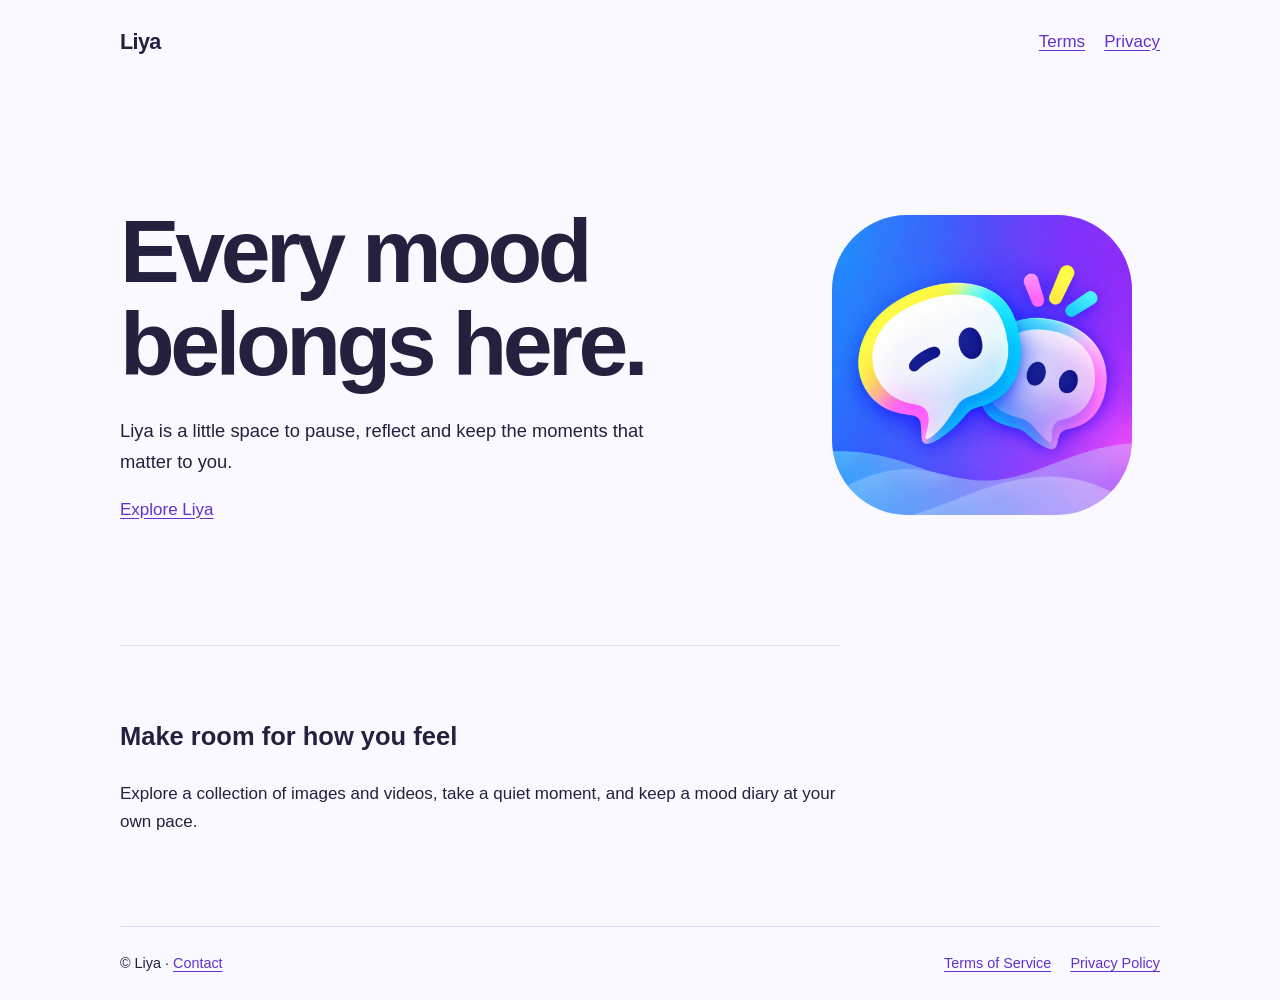
==== website/index.html @ f64de90e "new" ====
<!doctype html><html lang="en"><head><meta charset="utf-8"><meta name="viewport" content="width=device-width,initial-scale=1"><meta name="description" content="Liya is a space to explore and record your feelings."><title>Liya | A little space for your feelings</title><link rel="stylesheet" href="style.css"></head>
<body><header class="wrap"><a class="brand" href="./">Liya</a><nav aria-label="Site navigation"><a href="terms/">Terms</a><a href="privacy/">Privacy</a></nav></header><main class="wrap"><section class="hero"><div><h1>Every mood belongs here.</h1><p>Liya is a little space to pause, reflect and keep the moments that matter to you.</p><a href="#explore">Explore Liya</a></div><img src="assets/liya-icon.png" alt="Liya"></section><section class="features" id="explore"><h2>Make room for how you feel</h2><p>Explore a collection of images and videos, take a quiet moment, and keep a mood diary at your own pace.</p></section></main><footer class="wrap"><span>© Liya · <a href="mailto:Liya2026support@liya.vip">Contact</a></span><nav aria-label="Legal"><a href="terms/">Terms of Service</a><a href="privacy/">Privacy Policy</a></nav></footer></body></html>
---- website/style.css ----
:root { color-scheme: light; --ink: #24213e; --violet: #713cff; --paper: #faf9ff; }
* { box-sizing: border-box; }
body { margin: 0; color: var(--ink); background: var(--paper); font: 17px/1.7 -apple-system, BlinkMacSystemFont, "Segoe UI", sans-serif; }
a { color: #6232ce; text-underline-offset: .2em; }
a:focus-visible { outline: 3px solid #713cff; outline-offset: 4px; }
.wrap { width: min(100% - 40px, 1040px); margin: auto; }
header, footer { display: flex; flex-wrap: wrap; gap: 1rem 2rem; align-items: center; justify-content: space-between; padding-block: 24px; }
.brand { font-weight: 750; letter-spacing: -.03em; text-decoration: none; color: var(--ink); font-size: 1.35rem; }
nav { display: flex; gap: 1.2rem; flex-wrap: wrap; }
.hero { display: grid; grid-template-columns: minmax(0, 1fr) minmax(180px, .55fr); align-items: center; gap: 36px; padding-block: clamp(48px, 10vw, 120px); }
h1 { font-size: clamp(2.8rem, 7vw, 5.6rem); line-height: 1.04; letter-spacing: -.05em; margin: 0 0 24px; }
.hero p { max-width: 34rem; font-size: 1.15rem; }
.hero img { width: min(100%, 300px); border-radius: 25%; justify-self: center; }
.features { border-top: 1px solid #e3dcf7; padding-block: 48px 72px; max-width: 720px; }
.legal { max-width: 720px; padding-block: 45px 80px; }
.legal h1 { font-size: clamp(2.4rem, 6vw, 4rem); }
.legal h2 { font-size: 1.35rem; margin-top: 2.2rem; }
footer { border-top: 1px solid #e3dcf7; font-size: .9rem; }
@media (max-width: 600px) { .hero { grid-template-columns: 1fr; padding-block: 48px 60px; } .hero img { grid-row: 1; width: 138px; justify-self: start; } }
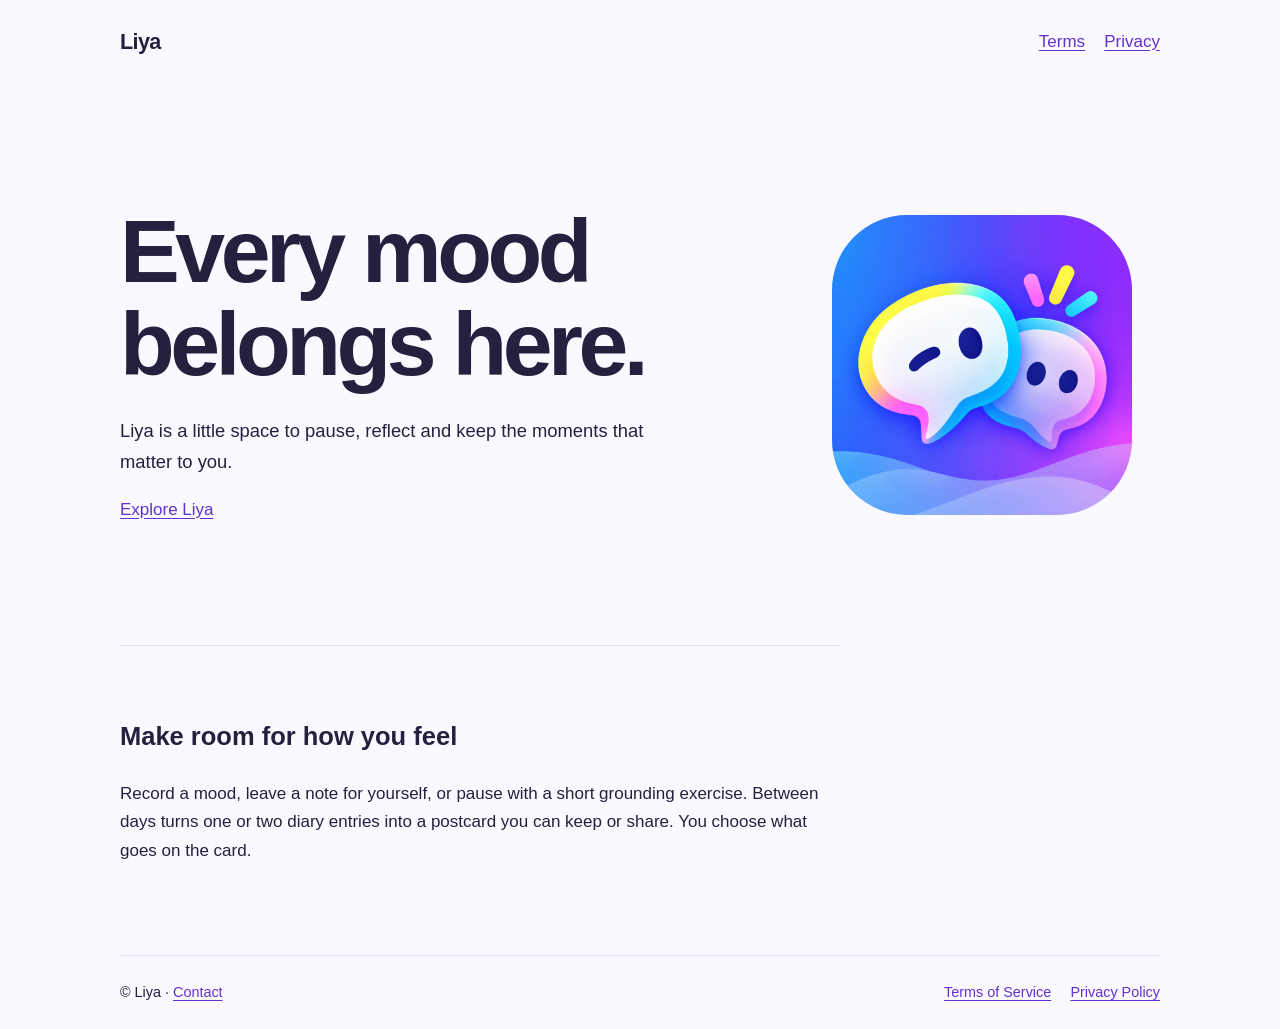
==== commit a93e805d: "new" ====
--- a/website/index.html
+++ b/website/index.html
@@ -1,2 +1,2 @@
 <!doctype html><html lang="en"><head><meta charset="utf-8"><meta name="viewport" content="width=device-width,initial-scale=1"><meta name="description" content="Liya is a space to explore and record your feelings."><title>Liya | A little space for your feelings</title><link rel="stylesheet" href="style.css"></head>
-<body><header class="wrap"><a class="brand" href="./">Liya</a><nav aria-label="Site navigation"><a href="terms/">Terms</a><a href="privacy/">Privacy</a></nav></header><main class="wrap"><section class="hero"><div><h1>Every mood belongs here.</h1><p>Liya is a little space to pause, reflect and keep the moments that matter to you.</p><a href="#explore">Explore Liya</a></div><img src="assets/liya-icon.png" alt="Liya"></section><section class="features" id="explore"><h2>Make room for how you feel</h2><p>Explore a collection of images and videos, take a quiet moment, and keep a mood diary at your own pace.</p></section></main><footer class="wrap"><span>© Liya · <a href="mailto:Liya2026support@liya.vip">Contact</a></span><nav aria-label="Legal"><a href="terms/">Terms of Service</a><a href="privacy/">Privacy Policy</a></nav></footer></body></html>
+<body><header class="wrap"><a class="brand" href="./">Liya</a><nav aria-label="Site navigation"><a href="terms/">Terms</a><a href="privacy/">Privacy</a></nav></header><main class="wrap"><section class="hero"><div><h1>Every mood belongs here.</h1><p>Liya is a little space to pause, reflect and keep the moments that matter to you.</p><a href="#explore">Explore Liya</a></div><img src="assets/liya-icon.png" alt="Liya"></section><section class="features" id="explore"><h2>Make room for how you feel</h2><p>Record a mood, leave a note for yourself, or pause with a short grounding exercise. Between days turns one or two diary entries into a postcard you can keep or share. You choose what goes on the card.</p></section></main><footer class="wrap"><span>© Liya · <a href="mailto:Liya2026support@liya.vip">Contact</a></span><nav aria-label="Legal"><a href="terms/">Terms of Service</a><a href="privacy/">Privacy Policy</a></nav></footer></body></html>
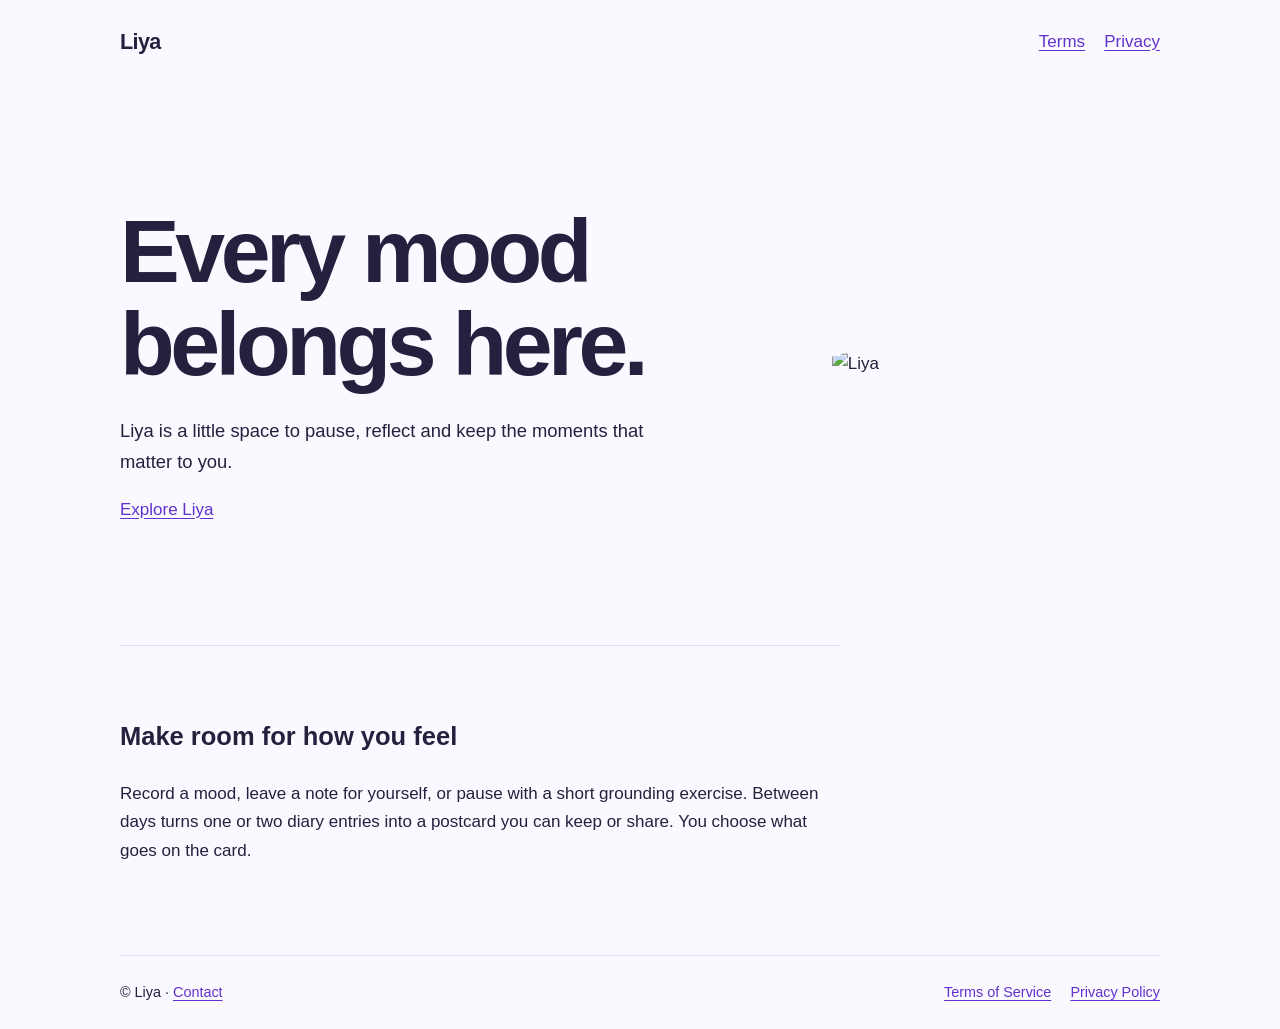
==== commit dcbb978d: "new" ====
--- a/website/index.html
+++ b/website/index.html
@@ -1,2 +1,2 @@
 <!doctype html><html lang="en"><head><meta charset="utf-8"><meta name="viewport" content="width=device-width,initial-scale=1"><meta name="description" content="Liya is a space to explore and record your feelings."><title>Liya | A little space for your feelings</title><link rel="stylesheet" href="style.css"></head>
-<body><header class="wrap"><a class="brand" href="./">Liya</a><nav aria-label="Site navigation"><a href="terms/">Terms</a><a href="privacy/">Privacy</a></nav></header><main class="wrap"><section class="hero"><div><h1>Every mood belongs here.</h1><p>Liya is a little space to pause, reflect and keep the moments that matter to you.</p><a href="#explore">Explore Liya</a></div><img src="assets/liya-icon.png" alt="Liya"></section><section class="features" id="explore"><h2>Make room for how you feel</h2><p>Record a mood, leave a note for yourself, or pause with a short grounding exercise. Between days turns one or two diary entries into a postcard you can keep or share. You choose what goes on the card.</p></section></main><footer class="wrap"><span>© Liya · <a href="mailto:Liya2026support@liya.vip">Contact</a></span><nav aria-label="Legal"><a href="terms/">Terms of Service</a><a href="privacy/">Privacy Policy</a></nav></footer></body></html>
+<body><header class="wrap"><a class="brand" href="./">Liya</a><nav aria-label="Site navigation"><a href="terms/">Terms</a><a href="privacy/">Privacy</a></nav></header><main class="wrap"><section class="hero"><div><h1>Every mood belongs here.</h1><p>Liya is a little space to pause, reflect and keep the moments that matter to you.</p><a href="#explore">Explore Liya</a></div><img src="https://hymfjhuglaqoftrcxfjx.supabase.co/storage/v1/object/public/liya-interface/v1-00e15d2578c8/web/liya-icon.png" alt="Liya"></section><section class="features" id="explore"><h2>Make room for how you feel</h2><p>Record a mood, leave a note for yourself, or pause with a short grounding exercise. Between days turns one or two diary entries into a postcard you can keep or share. You choose what goes on the card.</p></section></main><footer class="wrap"><span>© Liya · <a href="mailto:Liya2026support@liya.vip">Contact</a></span><nav aria-label="Legal"><a href="terms/">Terms of Service</a><a href="privacy/">Privacy Policy</a></nav></footer></body></html>
